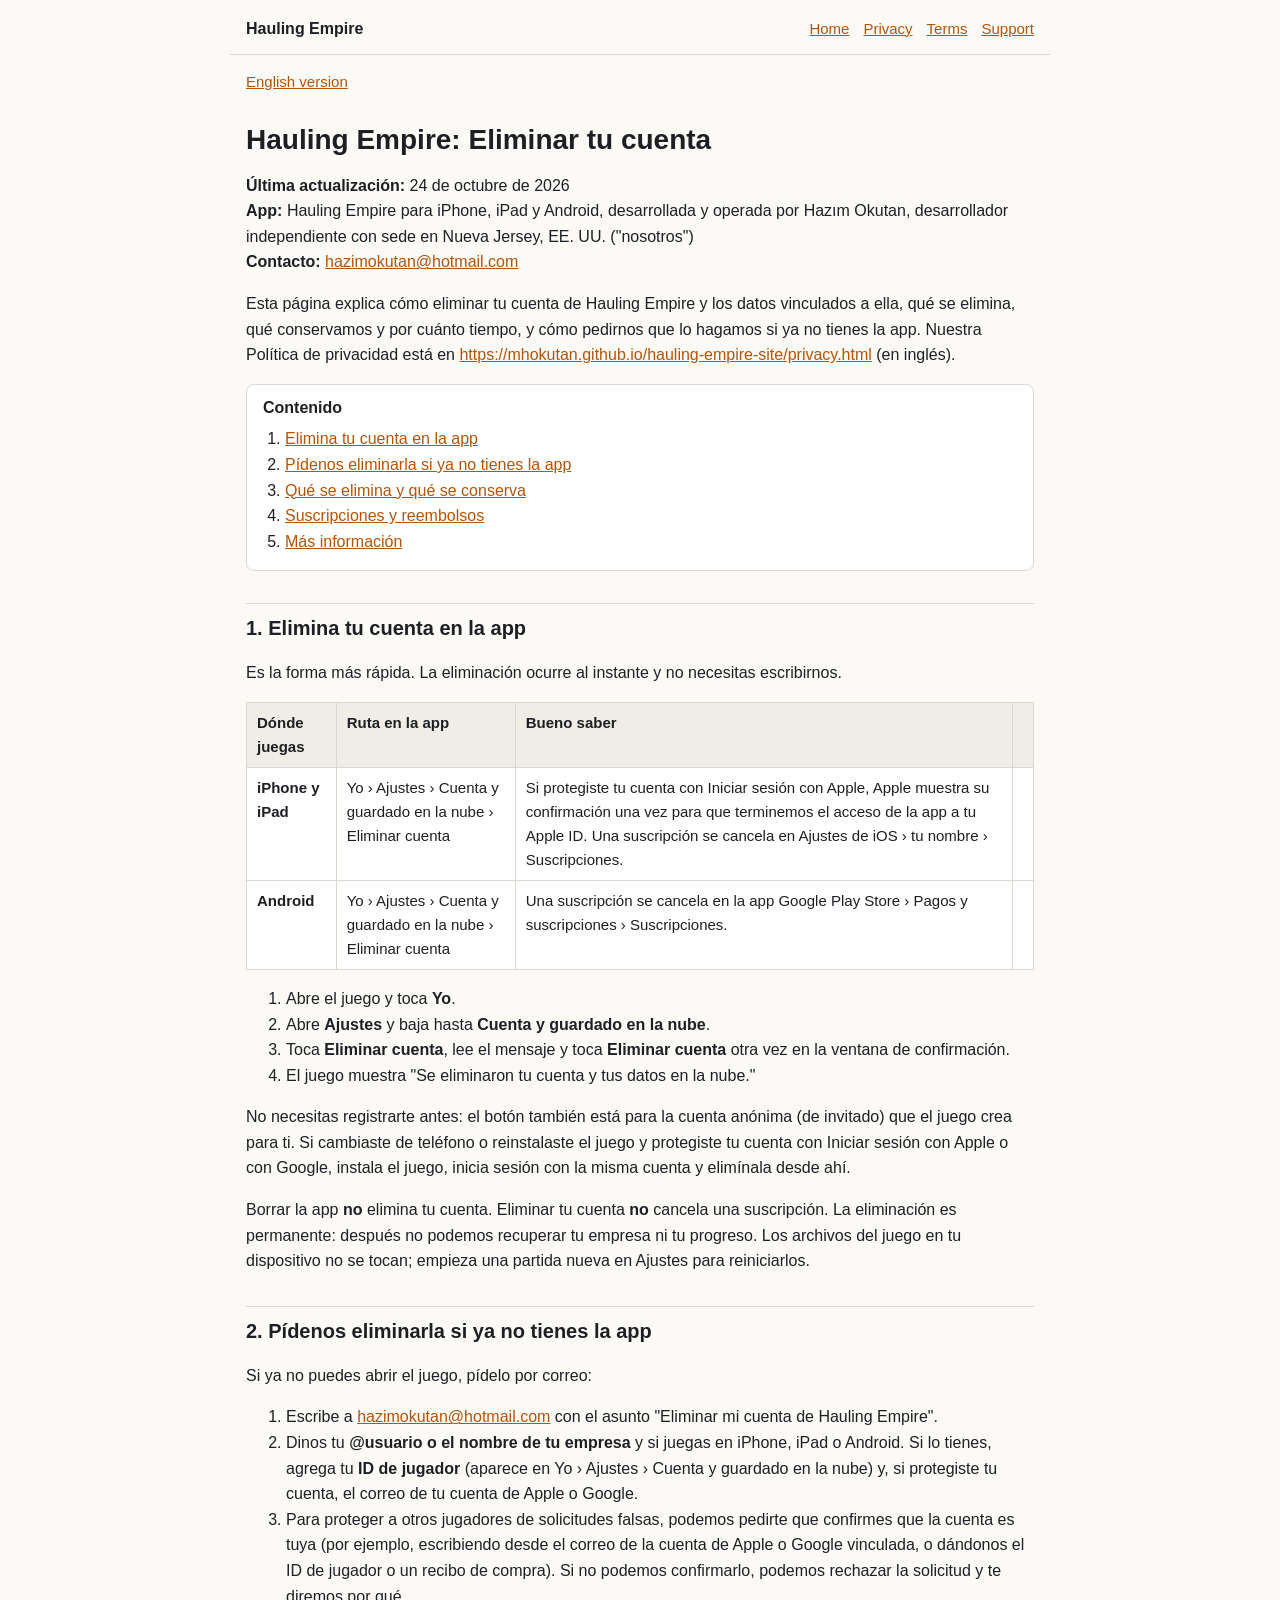
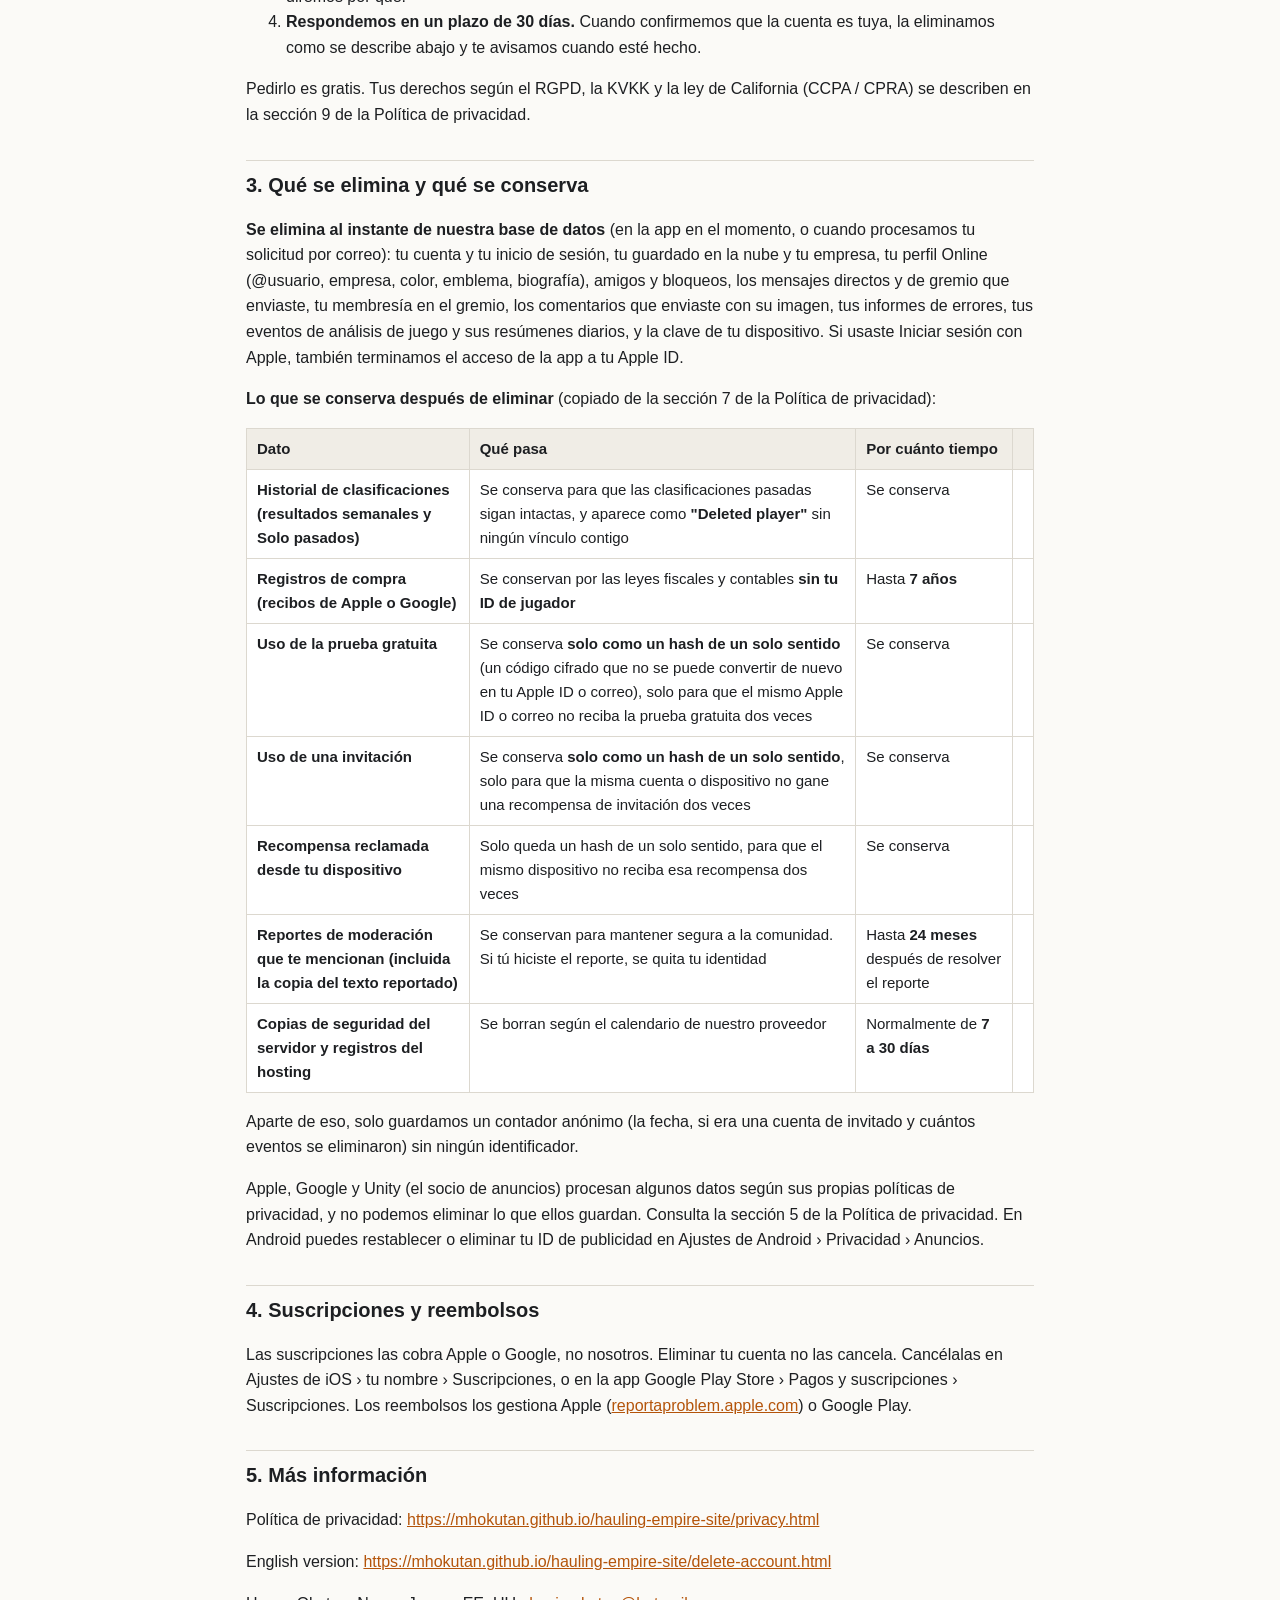
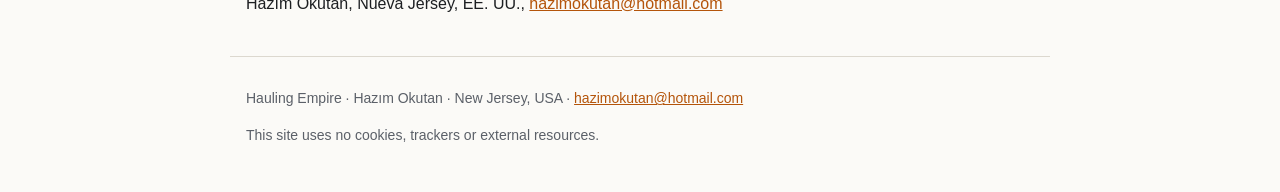
==== delete-account-es.html @ e44c5708 "Spanish account deletion page (delete-account-es.html), linked from home and the English page (relea" ====
<!doctype html>
<html lang="es">
<head>
<meta charset="utf-8">
<meta name="viewport" content="width=device-width, initial-scale=1">
<meta name="color-scheme" content="light dark">
<meta name="description" content="Cómo eliminar tu cuenta de Hauling Empire, qué se elimina y qué se conserva, y cómo pedírnoslo sin la app.">
<meta name="referrer" content="no-referrer">
<title>Hauling Empire: Eliminar tu cuenta</title>
<link rel="stylesheet" href="style.css">
</head>
<body>
<a class="skip" href="#main">Skip to content</a>
<header><a class="brand" href="index.html">Hauling Empire</a>
<nav aria-label="Site"><ul><li><a href="index.html">Home</a></li><li><a href="privacy.html">Privacy</a></li><li><a href="terms.html">Terms</a></li><li><a href="support.html">Support</a></li></ul></nav></header>
<main id="main">
<p class="lang"><a href="delete-account.html" hreflang="en" lang="en">English version</a></p>
<h1>Hauling Empire: Eliminar tu cuenta</h1>
<p><strong>Última actualización:</strong> 24 de octubre de 2026<br>
<strong>App:</strong> Hauling Empire para iPhone, iPad y Android, desarrollada y operada por Hazım Okutan, desarrollador independiente con sede en Nueva Jersey, EE. UU. (&quot;nosotros&quot;)<br>
<strong>Contacto:</strong> <a href="mailto:hazimokutan@hotmail.com">hazimokutan@hotmail.com</a></p>
<p>Esta página explica cómo eliminar tu cuenta de Hauling Empire y los datos vinculados a ella, qué se elimina, qué conservamos y por cuánto tiempo, y cómo pedirnos que lo hagamos si ya no tienes la app. Nuestra Política de privacidad está en <a href="https://mhokutan.github.io/hauling-empire-site/privacy.html">https://mhokutan.github.io/hauling-empire-site/privacy.html</a> (en inglés).</p>
<nav class="toc" aria-label="Contenido"><strong>Contenido</strong><ol><li><a href="#s1">Elimina tu cuenta en la app</a></li><li><a href="#s2">Pídenos eliminarla si ya no tienes la app</a></li><li><a href="#s3">Qué se elimina y qué se conserva</a></li><li><a href="#s4">Suscripciones y reembolsos</a></li><li><a href="#s5">Más información</a></li></ol></nav>
<h2 id="s1">1. Elimina tu cuenta en la app</h2>
<p>Es la forma más rápida. La eliminación ocurre al instante y no necesitas escribirnos.</p>
<div class="table"><table><thead><tr><th scope="col">Dónde juegas</th><th scope="col">Ruta en la app</th><th scope="col">Bueno saber</th><th scope="col"></th></tr></thead><tbody><tr><th scope="row"><strong>iPhone y iPad</strong></th><td data-label="Ruta en la app">Yo › Ajustes › Cuenta y guardado en la nube › Eliminar cuenta</td><td data-label="Bueno saber">Si protegiste tu cuenta con Iniciar sesión con Apple, Apple muestra su confirmación una vez para que terminemos el acceso de la app a tu Apple ID. Una suscripción se cancela en Ajustes de iOS › tu nombre › Suscripciones.</td><td data-label=""></td></tr><tr><th scope="row"><strong>Android</strong></th><td data-label="Ruta en la app">Yo › Ajustes › Cuenta y guardado en la nube › Eliminar cuenta</td><td data-label="Bueno saber">Una suscripción se cancela en la app Google Play Store › Pagos y suscripciones › Suscripciones.</td><td data-label=""></td></tr></tbody></table></div>
<ol><li>Abre el juego y toca <strong>Yo</strong>.</li><li>Abre <strong>Ajustes</strong> y baja hasta <strong>Cuenta y guardado en la nube</strong>.</li><li>Toca <strong>Eliminar cuenta</strong>, lee el mensaje y toca <strong>Eliminar cuenta</strong> otra vez en la ventana de confirmación.</li><li>El juego muestra &quot;Se eliminaron tu cuenta y tus datos en la nube.&quot;</li></ol>
<p>No necesitas registrarte antes: el botón también está para la cuenta anónima (de invitado) que el juego crea para ti. Si cambiaste de teléfono o reinstalaste el juego y protegiste tu cuenta con Iniciar sesión con Apple o con Google, instala el juego, inicia sesión con la misma cuenta y elimínala desde ahí.</p>
<p>Borrar la app <strong>no</strong> elimina tu cuenta. Eliminar tu cuenta <strong>no</strong> cancela una suscripción. La eliminación es permanente: después no podemos recuperar tu empresa ni tu progreso. Los archivos del juego en tu dispositivo no se tocan; empieza una partida nueva en Ajustes para reiniciarlos.</p>
<h2 id="s2">2. Pídenos eliminarla si ya no tienes la app</h2>
<p>Si ya no puedes abrir el juego, pídelo por correo:</p>
<ol><li>Escribe a <a href="mailto:hazimokutan@hotmail.com">hazimokutan@hotmail.com</a> con el asunto &quot;Eliminar mi cuenta de Hauling Empire&quot;.</li><li>Dinos tu <strong>@usuario o el nombre de tu empresa</strong> y si juegas en iPhone, iPad o Android. Si lo tienes, agrega tu <strong>ID de jugador</strong> (aparece en Yo › Ajustes › Cuenta y guardado en la nube) y, si protegiste tu cuenta, el correo de tu cuenta de Apple o Google.</li><li>Para proteger a otros jugadores de solicitudes falsas, podemos pedirte que confirmes que la cuenta es tuya (por ejemplo, escribiendo desde el correo de la cuenta de Apple o Google vinculada, o dándonos el ID de jugador o un recibo de compra). Si no podemos confirmarlo, podemos rechazar la solicitud y te diremos por qué.</li><li><strong>Respondemos en un plazo de 30 días.</strong> Cuando confirmemos que la cuenta es tuya, la eliminamos como se describe abajo y te avisamos cuando esté hecho.</li></ol>
<p>Pedirlo es gratis. Tus derechos según el RGPD, la KVKK y la ley de California (CCPA / CPRA) se describen en la sección 9 de la Política de privacidad.</p>
<h2 id="s3">3. Qué se elimina y qué se conserva</h2>
<p><strong>Se elimina al instante de nuestra base de datos</strong> (en la app en el momento, o cuando procesamos tu solicitud por correo): tu cuenta y tu inicio de sesión, tu guardado en la nube y tu empresa, tu perfil Online (@usuario, empresa, color, emblema, biografía), amigos y bloqueos, los mensajes directos y de gremio que enviaste, tu membresía en el gremio, los comentarios que enviaste con su imagen, tus informes de errores, tus eventos de análisis de juego y sus resúmenes diarios, y la clave de tu dispositivo. Si usaste Iniciar sesión con Apple, también terminamos el acceso de la app a tu Apple ID.</p>
<p><strong>Lo que se conserva después de eliminar</strong> (copiado de la sección 7 de la Política de privacidad):</p>
<div class="table"><table><thead><tr><th scope="col">Dato</th><th scope="col">Qué pasa</th><th scope="col">Por cuánto tiempo</th><th scope="col"></th></tr></thead><tbody><tr><th scope="row">Historial de clasificaciones (resultados semanales y Solo pasados)</th><td data-label="Qué pasa">Se conserva para que las clasificaciones pasadas sigan intactas, y aparece como <strong>&quot;Deleted player&quot;</strong> sin ningún vínculo contigo</td><td data-label="Por cuánto tiempo">Se conserva</td><td data-label=""></td></tr><tr><th scope="row">Registros de compra (recibos de Apple o Google)</th><td data-label="Qué pasa">Se conservan por las leyes fiscales y contables <strong>sin tu ID de jugador</strong></td><td data-label="Por cuánto tiempo">Hasta <strong>7 años</strong></td><td data-label=""></td></tr><tr><th scope="row">Uso de la prueba gratuita</th><td data-label="Qué pasa">Se conserva <strong>solo como un hash de un solo sentido</strong> (un código cifrado que no se puede convertir de nuevo en tu Apple ID o correo), solo para que el mismo Apple ID o correo no reciba la prueba gratuita dos veces</td><td data-label="Por cuánto tiempo">Se conserva</td><td data-label=""></td></tr><tr><th scope="row">Uso de una invitación</th><td data-label="Qué pasa">Se conserva <strong>solo como un hash de un solo sentido</strong>, solo para que la misma cuenta o dispositivo no gane una recompensa de invitación dos veces</td><td data-label="Por cuánto tiempo">Se conserva</td><td data-label=""></td></tr><tr><th scope="row">Recompensa reclamada desde tu dispositivo</th><td data-label="Qué pasa">Solo queda un hash de un solo sentido, para que el mismo dispositivo no reciba esa recompensa dos veces</td><td data-label="Por cuánto tiempo">Se conserva</td><td data-label=""></td></tr><tr><th scope="row">Reportes de moderación que te mencionan (incluida la copia del texto reportado)</th><td data-label="Qué pasa">Se conservan para mantener segura a la comunidad. Si tú hiciste el reporte, se quita tu identidad</td><td data-label="Por cuánto tiempo">Hasta <strong>24 meses</strong> después de resolver el reporte</td><td data-label=""></td></tr><tr><th scope="row">Copias de seguridad del servidor y registros del hosting</th><td data-label="Qué pasa">Se borran según el calendario de nuestro proveedor</td><td data-label="Por cuánto tiempo">Normalmente de <strong>7 a 30 días</strong></td><td data-label=""></td></tr></tbody></table></div>
<p>Aparte de eso, solo guardamos un contador anónimo (la fecha, si era una cuenta de invitado y cuántos eventos se eliminaron) sin ningún identificador.</p>
<p>Apple, Google y Unity (el socio de anuncios) procesan algunos datos según sus propias políticas de privacidad, y no podemos eliminar lo que ellos guardan. Consulta la sección 5 de la Política de privacidad. En Android puedes restablecer o eliminar tu ID de publicidad en Ajustes de Android › Privacidad › Anuncios.</p>
<h2 id="s4">4. Suscripciones y reembolsos</h2>
<p>Las suscripciones las cobra Apple o Google, no nosotros. Eliminar tu cuenta no las cancela. Cancélalas en Ajustes de iOS › tu nombre › Suscripciones, o en la app Google Play Store › Pagos y suscripciones › Suscripciones. Los reembolsos los gestiona Apple (<a href="https://reportaproblem.apple.com">reportaproblem.apple.com</a>) o Google Play.</p>
<h2 id="s5">5. Más información</h2>
<p>Política de privacidad: <a href="https://mhokutan.github.io/hauling-empire-site/privacy.html">https://mhokutan.github.io/hauling-empire-site/privacy.html</a></p>
<p>English version: <a href="https://mhokutan.github.io/hauling-empire-site/delete-account.html">https://mhokutan.github.io/hauling-empire-site/delete-account.html</a></p>
<p>Hazım Okutan, Nueva Jersey, EE. UU., <a href="mailto:hazimokutan@hotmail.com">hazimokutan@hotmail.com</a></p>
</main>
<footer><p>Hauling Empire · Hazım Okutan · New Jersey, USA · <a href="mailto:hazimokutan@hotmail.com">hazimokutan@hotmail.com</a></p>
<p>This site uses no cookies, trackers or external resources.</p></footer>
</body>
</html>
---- style.css ----
:root{--bg:#fbfaf7;--fg:#1d1f22;--muted:#5b6068;--line:#dcd8cf;--accent:#b4540a;--card:#ffffff;--code:#f0ede6}
@media (prefers-color-scheme:dark){:root{--bg:#15171a;--fg:#e8e6e1;--muted:#a3a7ad;--line:#33373d;--accent:#f0a052;--card:#1d2024;--code:#262a2f}}
*{box-sizing:border-box}html{-webkit-text-size-adjust:100%}
body{margin:0;background:var(--bg);color:var(--fg);font:16px/1.6 -apple-system,BlinkMacSystemFont,"Segoe UI",Roboto,"Helvetica Neue",Arial,sans-serif}
a{color:var(--accent)}a:focus-visible{outline:2px solid var(--accent);outline-offset:2px}
.skip{position:absolute;left:-9999px}.skip:focus{left:16px;top:8px;background:var(--card);padding:8px;z-index:9}
header,main,footer{max-width:820px;margin:0 auto;padding:0 16px}
header{display:flex;flex-wrap:wrap;gap:8px 16px;align-items:center;justify-content:space-between;padding-top:16px;padding-bottom:12px;border-bottom:1px solid var(--line)}
header .brand{font-weight:700;text-decoration:none;color:var(--fg)}
nav ul{list-style:none;margin:0;padding:0;display:flex;flex-wrap:wrap;gap:4px 14px;font-size:15px}
h1{font-size:1.75rem;line-height:1.25;margin:28px 0 12px}h2{font-size:1.25rem;margin:32px 0 8px;padding-top:8px;border-top:1px solid var(--line)}
h3{font-size:1.05rem;margin:20px 0 6px}
code{background:var(--code);padding:1px 5px;border-radius:4px;font-size:.92em}
.lang{font-size:15px;color:var(--muted)}
.toc{background:var(--card);border:1px solid var(--line);border-radius:8px;padding:10px 16px;margin:16px 0}.toc ol{margin:6px 0;padding-left:22px}
.table{overflow-x:auto;margin:12px 0}table{border-collapse:collapse;width:100%;font-size:15px;background:var(--card)}
th,td{border:1px solid var(--line);padding:8px 10px;text-align:left;vertical-align:top}thead th{background:var(--code)}
@media (max-width:640px){thead{position:absolute;left:-9999px}table,tbody,tr,th,td{display:block;width:100%}
tr{border:1px solid var(--line);border-radius:8px;margin:0 0 12px;overflow:hidden}th[scope=row]{background:var(--code);border:0}
td{border:0;border-top:1px solid var(--line)}td::before{content:attr(data-label);display:block;font-weight:600;color:var(--muted);font-size:13px}}
.card{background:var(--card);border:1px solid var(--line);border-radius:8px;padding:12px 16px;margin:14px 0}
footer{margin-top:40px;padding-top:16px;padding-bottom:32px;border-top:1px solid var(--line);color:var(--muted);font-size:14px}
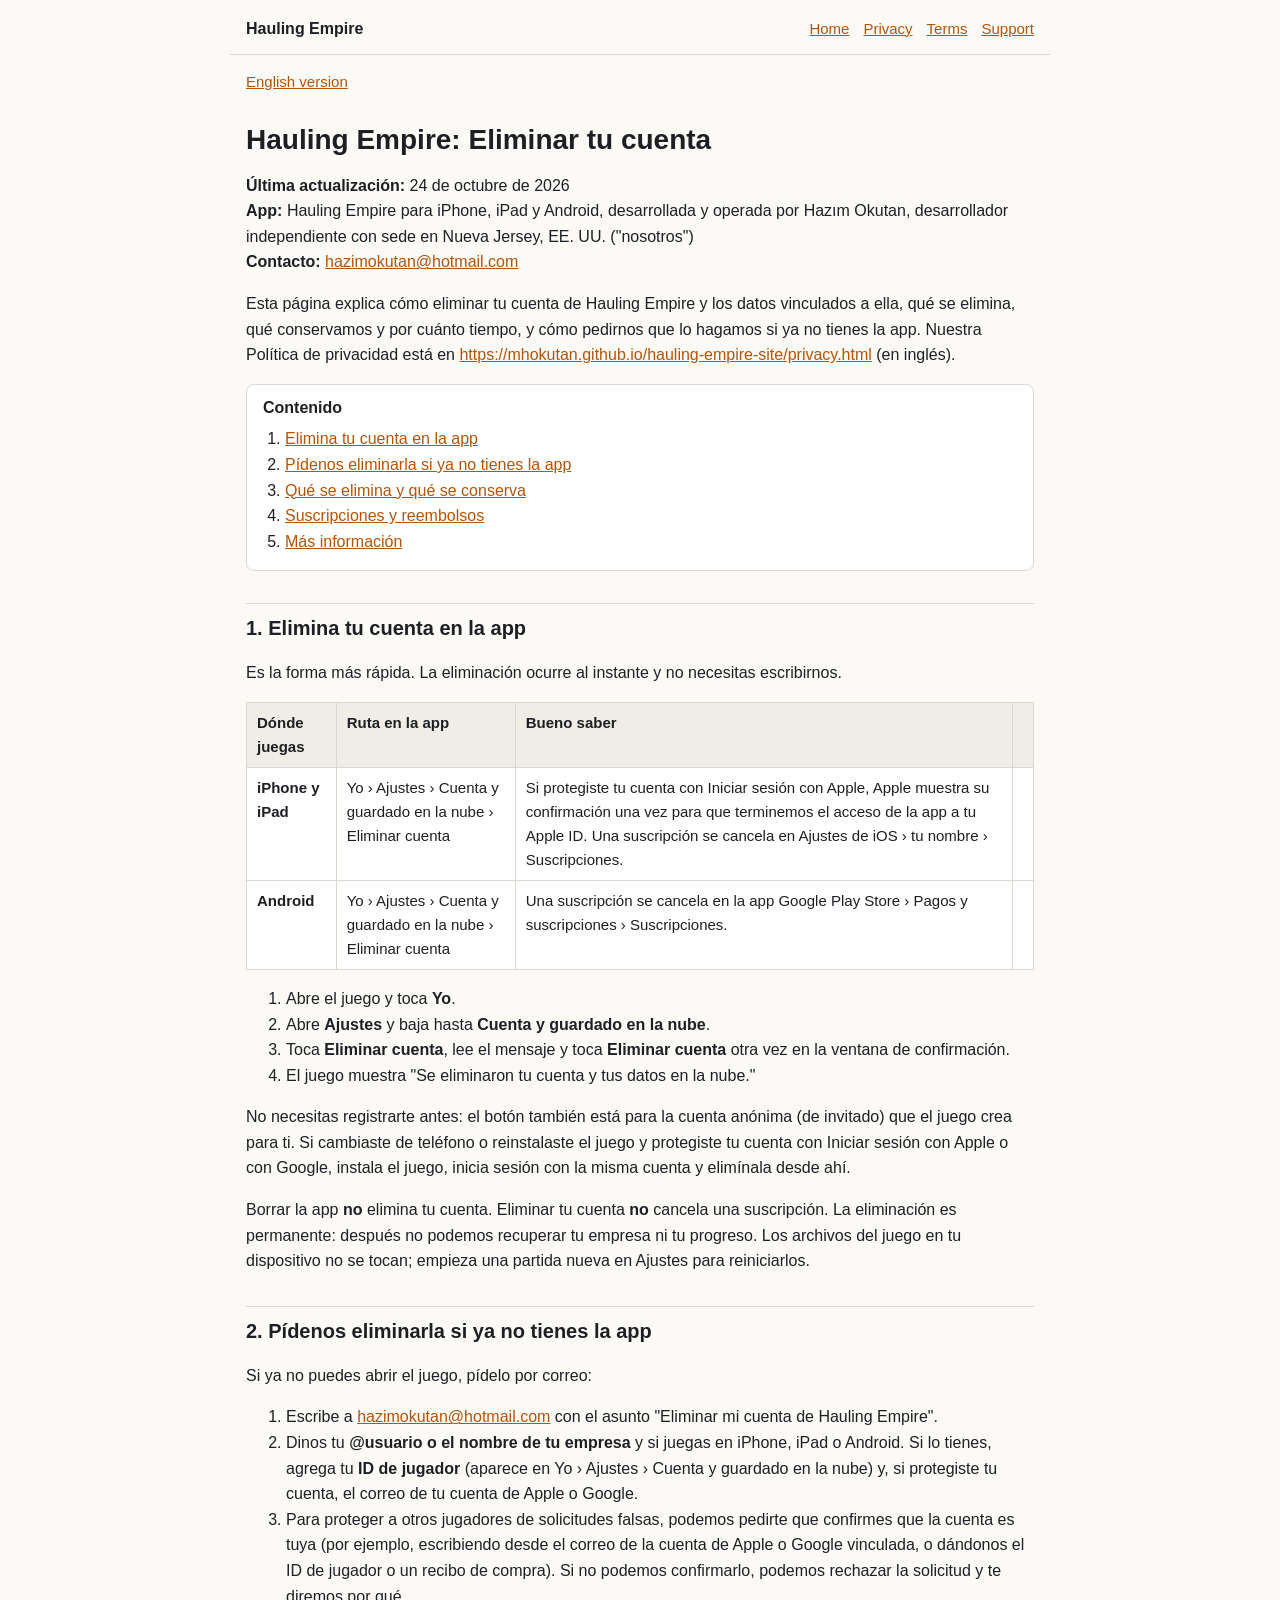
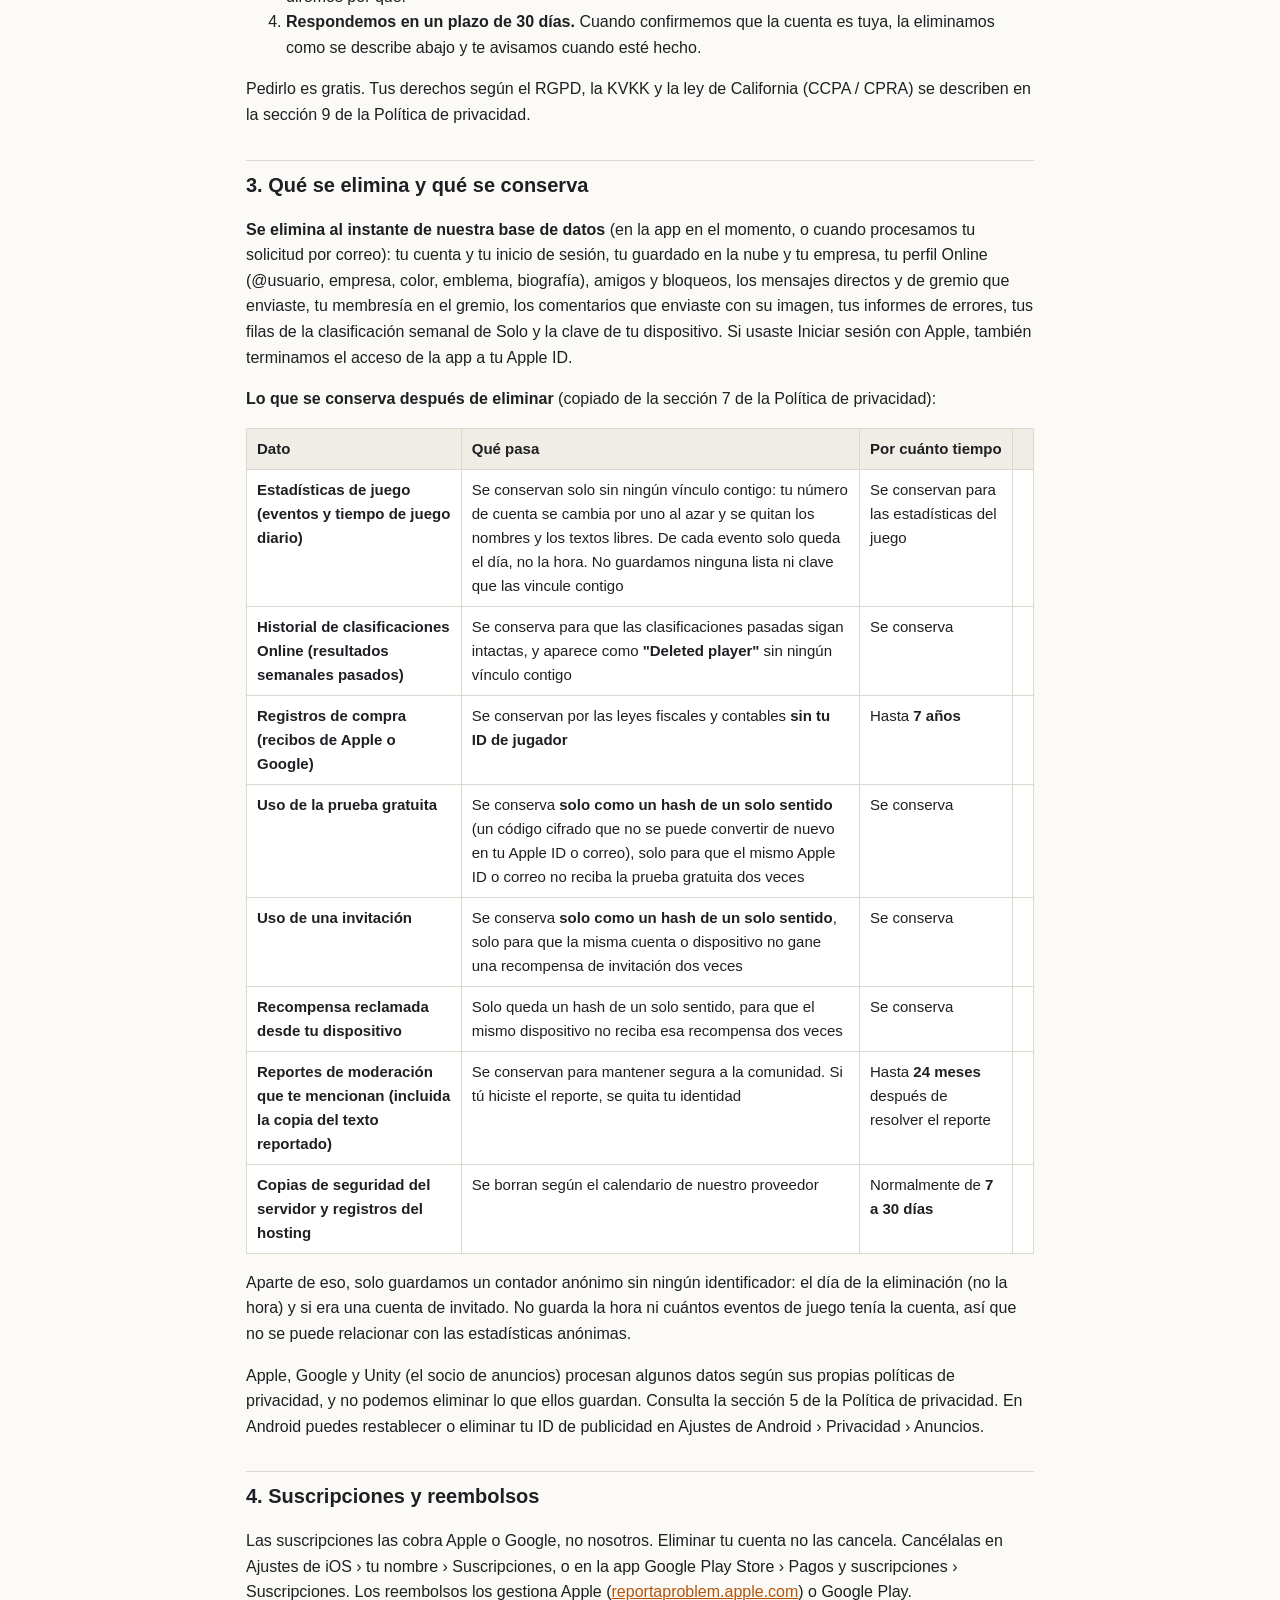
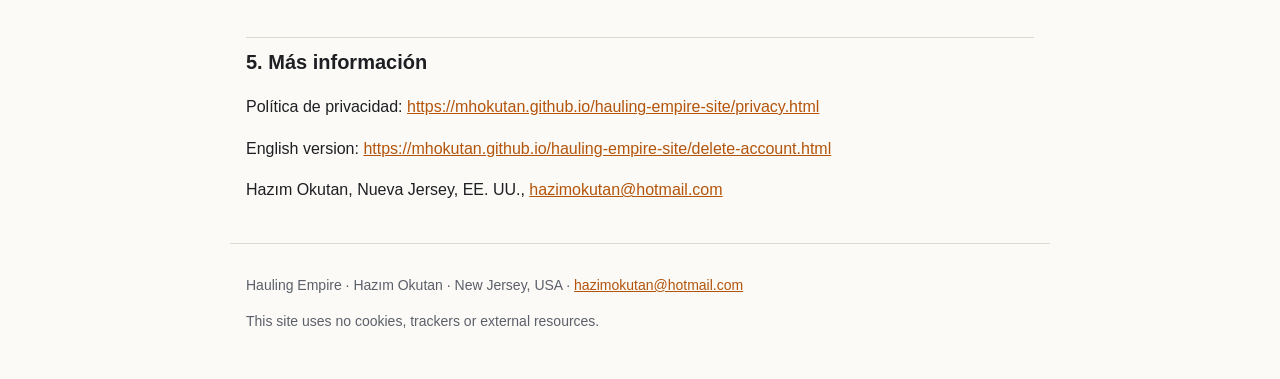
==== commit 3572ee8b: "MASA-13: gameplay statistics kept anonymised after account deletion (privacy and delete-account page" ====
--- a/delete-account-es.html
+++ b/delete-account-es.html
@@ -49,12 +49,12 @@
 <p>Pedirlo es gratis. Tus derechos según el RGPD, la KVKK y la ley de California (CCPA / CPRA) se describen en la sección 9 de la Política de privacidad. </p>
 <h2 id="s3">3. Qué se elimina y qué se conserva</h2>
-<p><strong>Se elimina al instante de nuestra base de datos</strong> (en la app en el momento, o cuando procesamos tu solicitud por correo): tu cuenta y tu inicio de sesión, tu guardado en la nube y tu empresa, tu perfil Online (@usuario, empresa, color, emblema, biografía), amigos y bloqueos, los mensajes directos y de gremio que enviaste, tu membresía en el gremio, los comentarios que enviaste con su imagen, tus informes de errores, tus eventos de análisis de juego y sus resúmenes diarios, y la clave de tu dispositivo. Si usaste Iniciar sesión con Apple, también terminamos el acceso de la app a tu Apple ID.+<p><strong>Se elimina al instante de nuestra base de datos</strong> (en la app en el momento, o cuando procesamos tu solicitud por correo): tu cuenta y tu inicio de sesión, tu guardado en la nube y tu empresa, tu perfil Online (@usuario, empresa, color, emblema, biografía), amigos y bloqueos, los mensajes directos y de gremio que enviaste, tu membresía en el gremio, los comentarios que enviaste con su imagen, tus informes de errores, tus filas de la clasificación semanal de Solo y la clave de tu dispositivo. Si usaste Iniciar sesión con Apple, también terminamos el acceso de la app a tu Apple ID. </p>
 <p><strong>Lo que se conserva después de eliminar</strong> (copiado de la sección 7 de la Política de privacidad): </p>
-<div class="table"><table><thead><tr><th scope="col">Dato</th><th scope="col">Qué pasa</th><th scope="col">Por cuánto tiempo</th><th scope="col"></th></tr></thead><tbody><tr><th scope="row">Historial de clasificaciones (resultados semanales y Solo pasados)</th><td data-label="Qué pasa">Se conserva para que las clasificaciones pasadas sigan intactas, y aparece como <strong>&quot;Deleted player&quot;</strong> sin ningún vínculo contigo</td><td data-label="Por cuánto tiempo">Se conserva</td><td data-label=""></td></tr><tr><th scope="row">Registros de compra (recibos de Apple o Google)</th><td data-label="Qué pasa">Se conservan por las leyes fiscales y contables <strong>sin tu ID de jugador</strong></td><td data-label="Por cuánto tiempo">Hasta <strong>7 años</strong></td><td data-label=""></td></tr><tr><th scope="row">Uso de la prueba gratuita</th><td data-label="Qué pasa">Se conserva <strong>solo como un hash de un solo sentido</strong> (un código cifrado que no se puede convertir de nuevo en tu Apple ID o correo), solo para que el mismo Apple ID o correo no reciba la prueba gratuita dos veces</td><td data-label="Por cuánto tiempo">Se conserva</td><td data-label=""></td></tr><tr><th scope="row">Uso de una invitación</th><td data-label="Qué pasa">Se conserva <strong>solo como un hash de un solo sentido</strong>, solo para que la misma cuenta o dispositivo no gane una recompensa de invitación dos veces</td><td data-label="Por cuánto tiempo">Se conserva</td><td data-label=""></td></tr><tr><th scope="row">Recompensa reclamada desde tu dispositivo</th><td data-label="Qué pasa">Solo queda un hash de un solo sentido, para que el mismo dispositivo no reciba esa recompensa dos veces</td><td data-label="Por cuánto tiempo">Se conserva</td><td data-label=""></td></tr><tr><th scope="row">Reportes de moderación que te mencionan (incluida la copia del texto reportado)</th><td data-label="Qué pasa">Se conservan para mantener segura a la comunidad. Si tú hiciste el reporte, se quita tu identidad</td><td data-label="Por cuánto tiempo">Hasta <strong>24 meses</strong> después de resolver el reporte</td><td data-label=""></td></tr><tr><th scope="row">Copias de seguridad del servidor y registros del hosting</th><td data-label="Qué pasa">Se borran según el calendario de nuestro proveedor</td><td data-label="Por cuánto tiempo">Normalmente de <strong>7 a 30 días</strong></td><td data-label=""></td></tr></tbody></table></div>
-<p>Aparte de eso, solo guardamos un contador anónimo (la fecha, si era una cuenta de invitado y cuántos eventos se eliminaron) sin ningún identificador.+<div class="table"><table><thead><tr><th scope="col">Dato</th><th scope="col">Qué pasa</th><th scope="col">Por cuánto tiempo</th><th scope="col"></th></tr></thead><tbody><tr><th scope="row">Estadísticas de juego (eventos y tiempo de juego diario)</th><td data-label="Qué pasa">Se conservan solo sin ningún vínculo contigo: tu número de cuenta se cambia por uno al azar y se quitan los nombres y los textos libres. De cada evento solo queda el día, no la hora. No guardamos ninguna lista ni clave que las vincule contigo</td><td data-label="Por cuánto tiempo">Se conservan para las estadísticas del juego</td><td data-label=""></td></tr><tr><th scope="row">Historial de clasificaciones Online (resultados semanales pasados)</th><td data-label="Qué pasa">Se conserva para que las clasificaciones pasadas sigan intactas, y aparece como <strong>&quot;Deleted player&quot;</strong> sin ningún vínculo contigo</td><td data-label="Por cuánto tiempo">Se conserva</td><td data-label=""></td></tr><tr><th scope="row">Registros de compra (recibos de Apple o Google)</th><td data-label="Qué pasa">Se conservan por las leyes fiscales y contables <strong>sin tu ID de jugador</strong></td><td data-label="Por cuánto tiempo">Hasta <strong>7 años</strong></td><td data-label=""></td></tr><tr><th scope="row">Uso de la prueba gratuita</th><td data-label="Qué pasa">Se conserva <strong>solo como un hash de un solo sentido</strong> (un código cifrado que no se puede convertir de nuevo en tu Apple ID o correo), solo para que el mismo Apple ID o correo no reciba la prueba gratuita dos veces</td><td data-label="Por cuánto tiempo">Se conserva</td><td data-label=""></td></tr><tr><th scope="row">Uso de una invitación</th><td data-label="Qué pasa">Se conserva <strong>solo como un hash de un solo sentido</strong>, solo para que la misma cuenta o dispositivo no gane una recompensa de invitación dos veces</td><td data-label="Por cuánto tiempo">Se conserva</td><td data-label=""></td></tr><tr><th scope="row">Recompensa reclamada desde tu dispositivo</th><td data-label="Qué pasa">Solo queda un hash de un solo sentido, para que el mismo dispositivo no reciba esa recompensa dos veces</td><td data-label="Por cuánto tiempo">Se conserva</td><td data-label=""></td></tr><tr><th scope="row">Reportes de moderación que te mencionan (incluida la copia del texto reportado)</th><td data-label="Qué pasa">Se conservan para mantener segura a la comunidad. Si tú hiciste el reporte, se quita tu identidad</td><td data-label="Por cuánto tiempo">Hasta <strong>24 meses</strong> después de resolver el reporte</td><td data-label=""></td></tr><tr><th scope="row">Copias de seguridad del servidor y registros del hosting</th><td data-label="Qué pasa">Se borran según el calendario de nuestro proveedor</td><td data-label="Por cuánto tiempo">Normalmente de <strong>7 a 30 días</strong></td><td data-label=""></td></tr></tbody></table></div>
+<p>Aparte de eso, solo guardamos un contador anónimo sin ningún identificador: el día de la eliminación (no la hora) y si era una cuenta de invitado. No guarda la hora ni cuántos eventos de juego tenía la cuenta, así que no se puede relacionar con las estadísticas anónimas. </p>
 <p>Apple, Google y Unity (el socio de anuncios) procesan algunos datos según sus propias políticas de privacidad, y no podemos eliminar lo que ellos guardan. Consulta la sección 5 de la Política de privacidad. En Android puedes restablecer o eliminar tu ID de publicidad en Ajustes de Android › Privacidad › Anuncios. </p>
